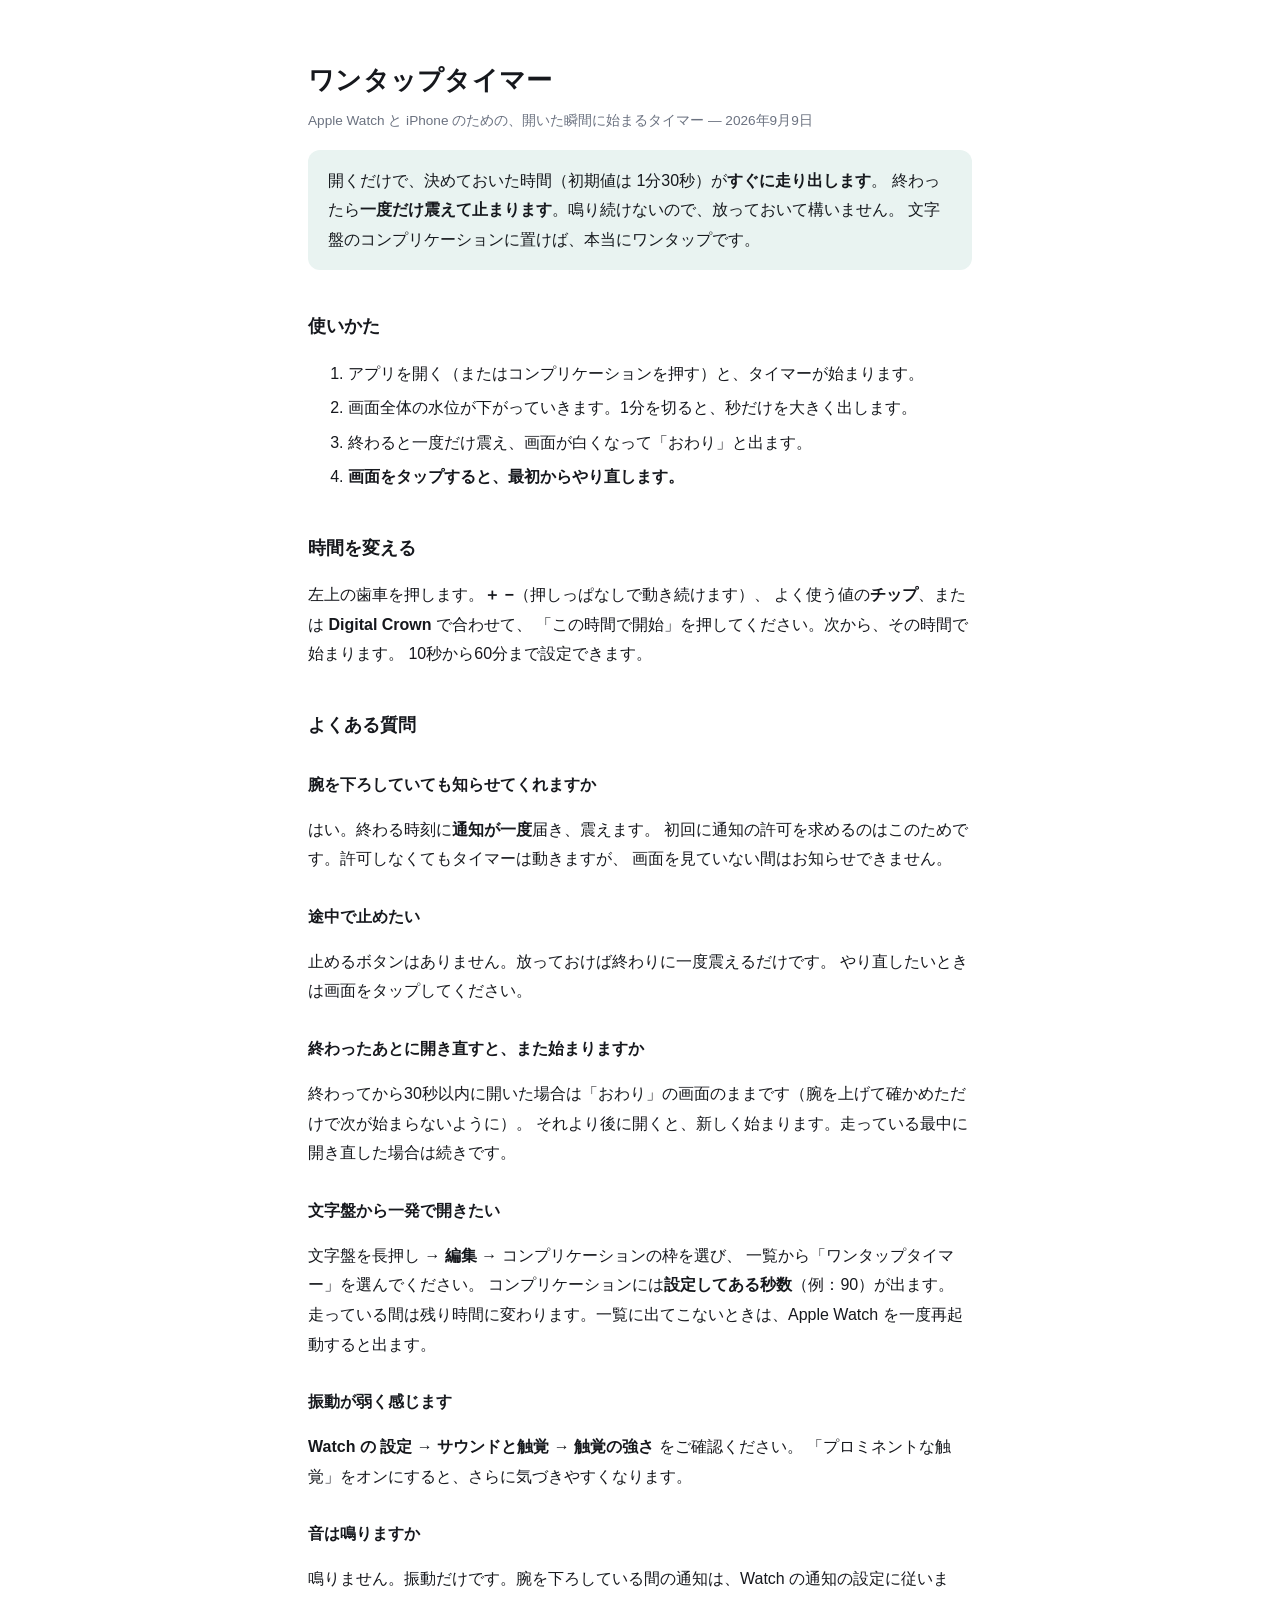
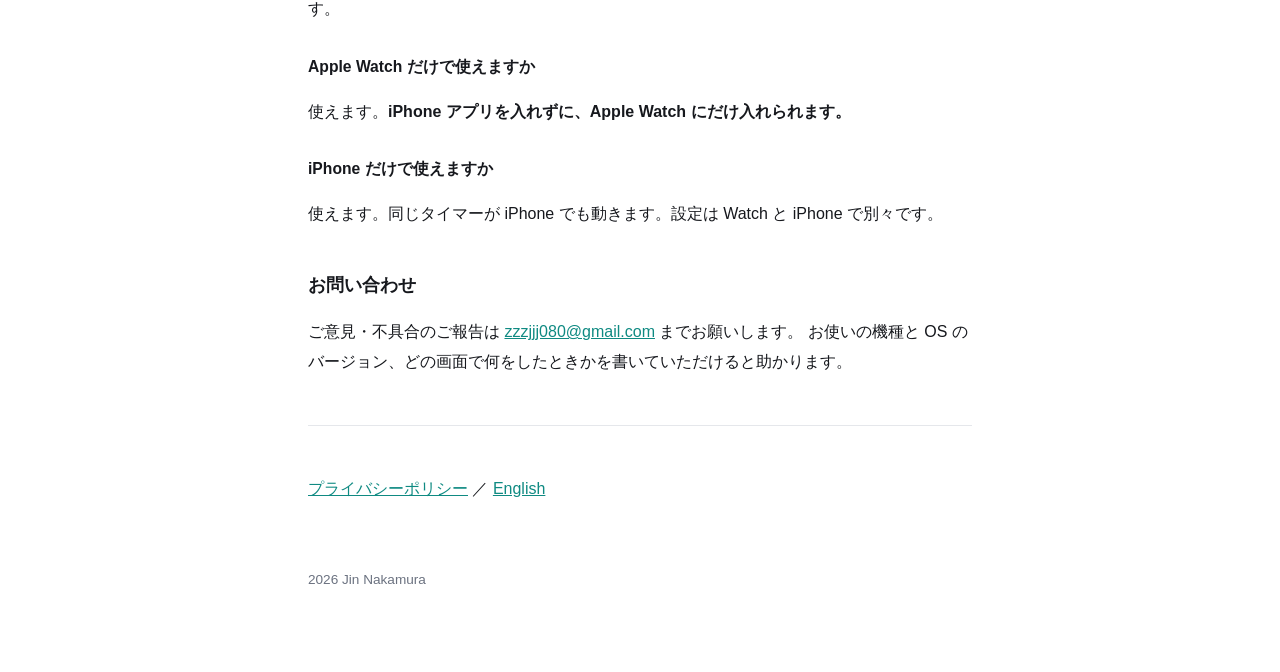
==== docs/index.html @ 61f03f58 "コンプリケーションに設定秒数（走行中は残り）を出す。App Group で共有。サポートページと掲載情報の案 Co-Authored-By: Claude Fable 5.1 <noreply@ant" ====
<!doctype html>
<html lang="ja">
<head>
<meta charset="utf-8">
<meta name="viewport" content="width=device-width,initial-scale=1">
<title>ワンタップタイマー — サポート</title>
<link rel="stylesheet" href="style.css">
</head>
<body>

<h1>ワンタップタイマー</h1>
<p class="updated">Apple Watch と iPhone のための、開いた瞬間に始まるタイマー — 2026年9月9日</p>

<p class="lead">
  開くだけで、決めておいた時間（初期値は 1分30秒）が<strong>すぐに走り出します</strong>。
  終わったら<strong>一度だけ震えて止まります</strong>。鳴り続けないので、放っておいて構いません。
  文字盤のコンプリケーションに置けば、本当にワンタップです。
</p>

<h2>使いかた</h2>
<ol>
  <li>アプリを開く（またはコンプリケーションを押す）と、タイマーが始まります。</li>
  <li>画面全体の水位が下がっていきます。1分を切ると、秒だけを大きく出します。</li>
  <li>終わると一度だけ震え、画面が白くなって「おわり」と出ます。</li>
  <li><strong>画面をタップすると、最初からやり直します。</strong></li>
</ol>

<h2>時間を変える</h2>
<p>
  左上の歯車を押します。<strong>＋ −</strong>（押しっぱなしで動き続けます）、
  よく使う値の<strong>チップ</strong>、または <strong>Digital Crown</strong> で合わせて、
  「この時間で開始」を押してください。次から、その時間で始まります。
  10秒から60分まで設定できます。
</p>

<h2>よくある質問</h2>

<h3>腕を下ろしていても知らせてくれますか</h3>
<p>
  はい。終わる時刻に<strong>通知が一度</strong>届き、震えます。
  初回に通知の許可を求めるのはこのためです。許可しなくてもタイマーは動きますが、
  画面を見ていない間はお知らせできません。
</p>

<h3>途中で止めたい</h3>
<p>
  止めるボタンはありません。放っておけば終わりに一度震えるだけです。
  やり直したいときは画面をタップしてください。
</p>

<h3>終わったあとに開き直すと、また始まりますか</h3>
<p>
  終わってから30秒以内に開いた場合は「おわり」の画面のままです（腕を上げて確かめただけで次が始まらないように）。
  それより後に開くと、新しく始まります。走っている最中に開き直した場合は続きです。
</p>

<h3>文字盤から一発で開きたい</h3>
<p>
  文字盤を長押し → <strong>編集</strong> → コンプリケーションの枠を選び、
  一覧から「ワンタップタイマー」を選んでください。
  コンプリケーションには<strong>設定してある秒数</strong>（例：90）が出ます。
  走っている間は残り時間に変わります。一覧に出てこないときは、Apple Watch を一度再起動すると出ます。
</p>

<h3>振動が弱く感じます</h3>
<p>
  <strong>Watch の 設定 → サウンドと触覚 → 触覚の強さ</strong> をご確認ください。
  「プロミネントな触覚」をオンにすると、さらに気づきやすくなります。
</p>

<h3>音は鳴りますか</h3>
<p>鳴りません。振動だけです。腕を下ろしている間の通知は、Watch の通知の設定に従います。</p>

<h3>Apple Watch だけで使えますか</h3>
<p>使えます。<strong>iPhone アプリを入れずに、Apple Watch にだけ入れられます。</strong></p>

<h3>iPhone だけで使えますか</h3>
<p>使えます。同じタイマーが iPhone でも動きます。設定は Watch と iPhone で別々です。</p>

<h2>お問い合わせ</h2>
<p>
  ご意見・不具合のご報告は <a href="mailto:zzzjjj080@gmail.com">zzzjjj080@gmail.com</a> までお願いします。
  お使いの機種と OS のバージョン、どの画面で何をしたときかを書いていただけると助かります。
</p>

<hr>
<p><a href="privacy.html">プライバシーポリシー</a> ／ <a href="en/">English</a></p>

<footer>2026 Jin Nakamura</footer>
</body>
</html>
---- docs/style.css ----
:root { color-scheme: light dark; }
* { box-sizing: border-box; }
body {
  margin: 0 auto; padding: 2.5rem 1.25rem 5rem; max-width: 44rem;
  font-family: -apple-system, BlinkMacSystemFont, "Hiragino Sans", "Noto Sans JP", sans-serif;
  line-height: 1.85; color: #16181d; background: #ffffff;
  font-size: 16px;
}
@media (prefers-color-scheme: dark) { body { color: #e6e8ec; background: #101216; } }
h1 { font-size: 1.6rem; margin-bottom: .25rem; letter-spacing: .01em; }
h2 { font-size: 1.1rem; margin-top: 2.5rem; }
h3 { font-size: .98rem; margin-top: 1.75rem; }
.updated { color: #6b7280; font-size: .85rem; margin-top: 0; }
@media (prefers-color-scheme: dark) { .updated { color: #8b94a5; } }
a { color: #0f8a82; }
@media (prefers-color-scheme: dark) { a { color: #2bc2b7; } }
hr { border: none; border-top: 1px solid #e5e7eb; margin: 3rem 0; }
@media (prefers-color-scheme: dark) { hr { border-top-color: #262c36; } }
.lead { background: #e9f3f1; padding: 1rem 1.25rem; border-radius: .75rem; }
@media (prefers-color-scheme: dark) { .lead { background: #0f2a2c; } }
.note { background: #fff7ed; padding: 1rem 1.25rem; border-radius: .75rem; border: 1px solid #fed7aa; }
@media (prefers-color-scheme: dark) { .note { background: #26190f; border-color: #5a3b1c; } }
ul { padding-left: 1.3rem; }
li { margin: .3rem 0; }
code { background: #f1f3f7; padding: .1rem .35rem; border-radius: .3rem; font-size: .9em; }
@media (prefers-color-scheme: dark) { code { background: #1c2028; } }
footer { margin-top: 4rem; font-size: .85rem; color: #6b7280; }
@media (prefers-color-scheme: dark) { footer { color: #8b94a5; } }
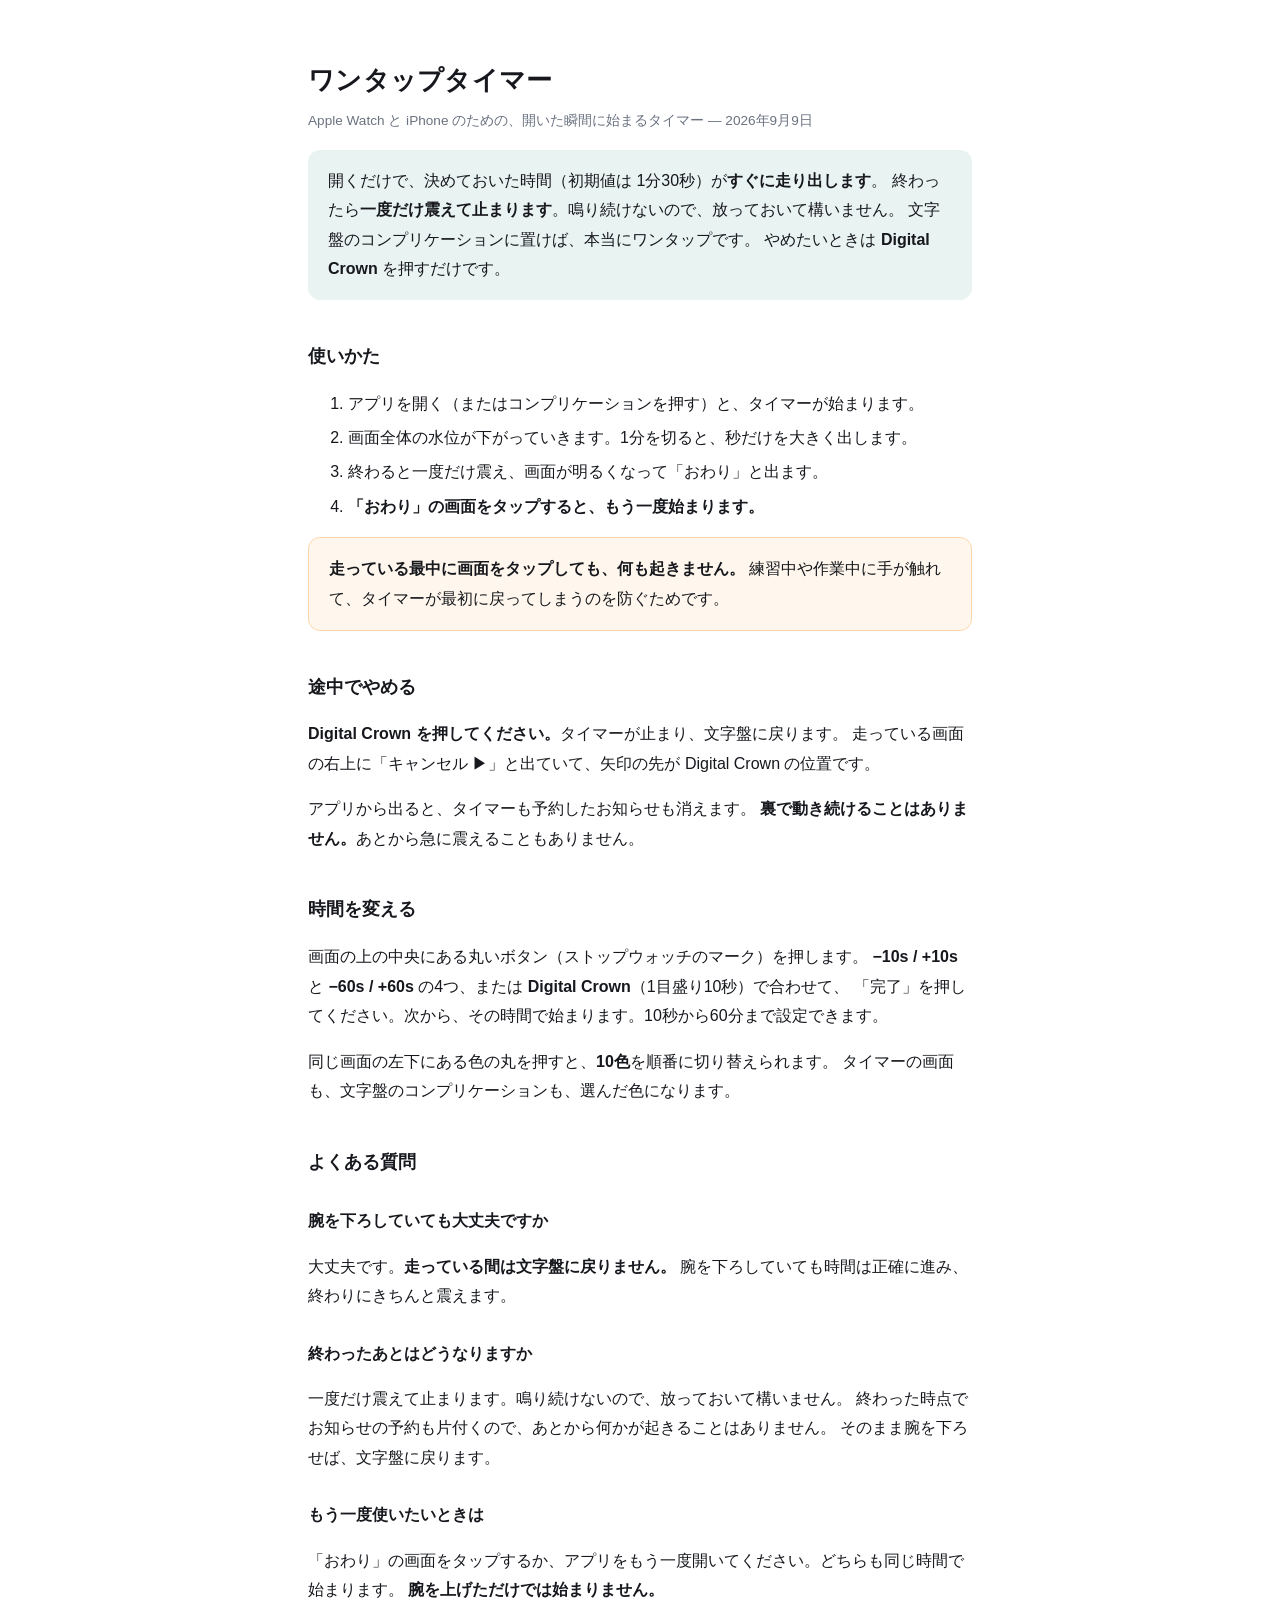
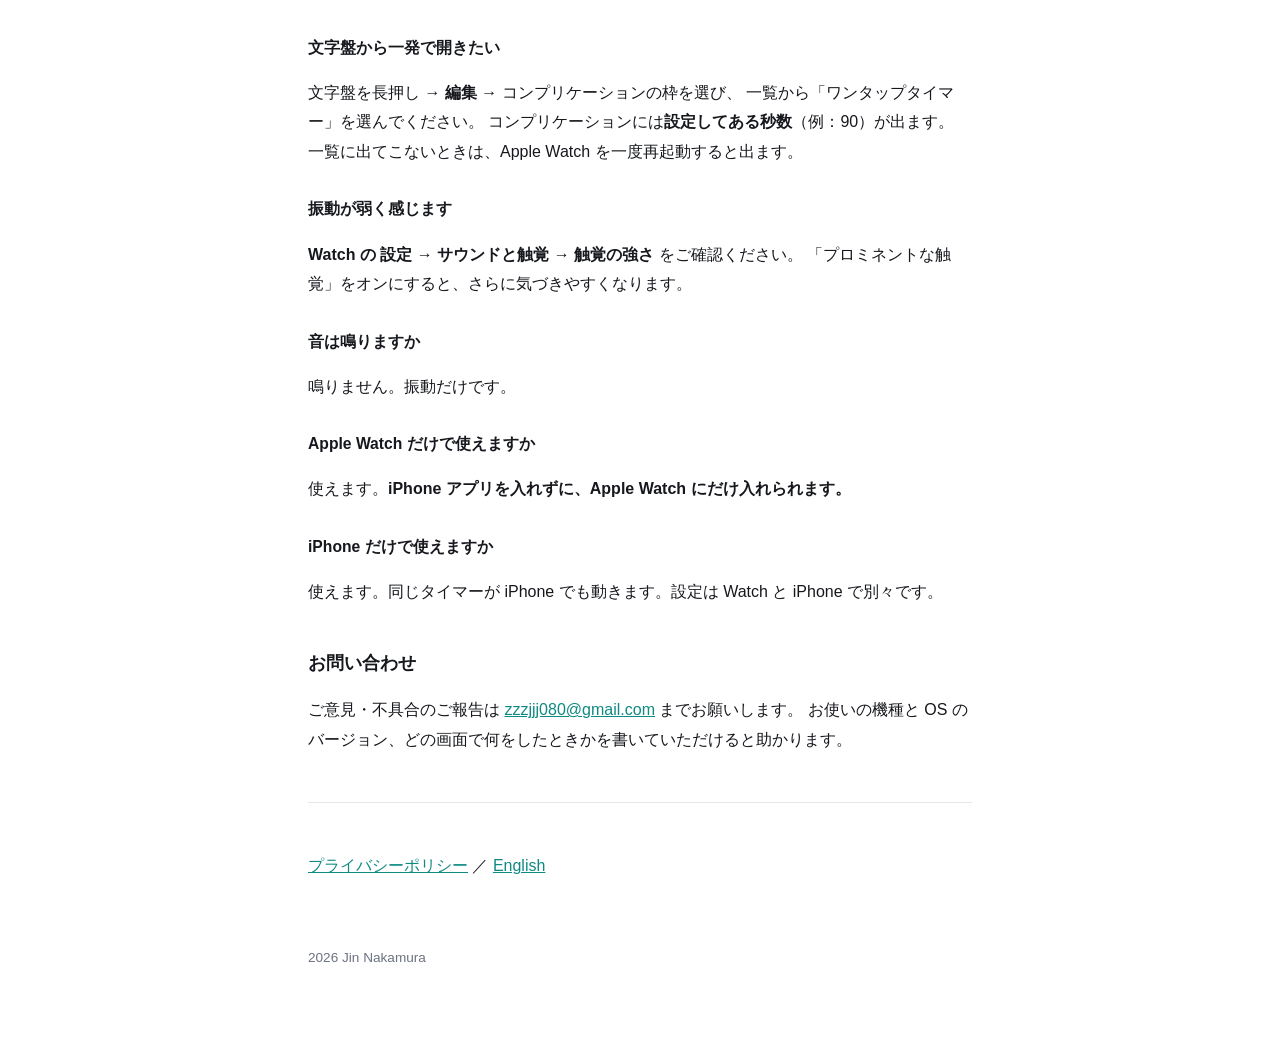
==== commit 5894896c: "サポートページと掲載文をいまの仕様に更新。ストア用スクショを撮り直し。撮影中は通知とセッションに触らない Co-Authored-By: Claude Opus 5 <noreply@anthropi" ====
--- a/docs/index.html
+++ b/docs/index.html
@@ -15,43 +15,61 @@
   開くだけで、決めておいた時間（初期値は 1分30秒）が<strong>すぐに走り出します</strong>。
   終わったら<strong>一度だけ震えて止まります</strong>。鳴り続けないので、放っておいて構いません。
   文字盤のコンプリケーションに置けば、本当にワンタップです。
+  やめたいときは <strong>Digital Crown</strong> を押すだけです。
 </p>
 
 <h2>使いかた</h2>
 <ol>
   <li>アプリを開く（またはコンプリケーションを押す）と、タイマーが始まります。</li>
   <li>画面全体の水位が下がっていきます。1分を切ると、秒だけを大きく出します。</li>
-  <li>終わると一度だけ震え、画面が白くなって「おわり」と出ます。</li>
-  <li><strong>画面をタップすると、最初からやり直します。</strong></li>
+  <li>終わると一度だけ震え、画面が明るくなって「おわり」と出ます。</li>
+  <li><strong>「おわり」の画面をタップすると、もう一度始まります。</strong></li>
 </ol>
+<p class="note">
+  <strong>走っている最中に画面をタップしても、何も起きません。</strong>
+  練習中や作業中に手が触れて、タイマーが最初に戻ってしまうのを防ぐためです。
+</p>
+
+<h2>途中でやめる</h2>
+<p>
+  <strong>Digital Crown を押してください。</strong>タイマーが止まり、文字盤に戻ります。
+  走っている画面の右上に「キャンセル ▶」と出ていて、矢印の先が Digital Crown の位置です。
+</p>
+<p>
+  アプリから出ると、タイマーも予約したお知らせも消えます。
+  <strong>裏で動き続けることはありません。</strong>あとから急に震えることもありません。
+</p>
 
 <h2>時間を変える</h2>
 <p>
-  左上の歯車を押します。<strong>＋ −</strong>（押しっぱなしで動き続けます）、
-  よく使う値の<strong>チップ</strong>、または <strong>Digital Crown</strong> で合わせて、
-  「この時間で開始」を押してください。次から、その時間で始まります。
-  10秒から60分まで設定できます。
+  画面の上の中央にある丸いボタン（ストップウォッチのマーク）を押します。
+  <strong>−10s / +10s</strong> と <strong>−60s / +60s</strong> の4つ、または <strong>Digital Crown</strong>（1目盛り10秒）で合わせて、
+  「完了」を押してください。次から、その時間で始まります。10秒から60分まで設定できます。
+</p>
+<p>
+  同じ画面の左下にある色の丸を押すと、<strong>10色</strong>を順番に切り替えられます。
+  タイマーの画面も、文字盤のコンプリケーションも、選んだ色になります。
 </p>
 
 <h2>よくある質問</h2>
 
-<h3>腕を下ろしていても知らせてくれますか</h3>
+<h3>腕を下ろしていても大丈夫ですか</h3>
 <p>
-  はい。終わる時刻に<strong>通知が一度</strong>届き、震えます。
-  初回に通知の許可を求めるのはこのためです。許可しなくてもタイマーは動きますが、
-  画面を見ていない間はお知らせできません。
+  大丈夫です。<strong>走っている間は文字盤に戻りません。</strong>
+  腕を下ろしていても時間は正確に進み、終わりにきちんと震えます。
 </p>
 
-<h3>途中で止めたい</h3>
+<h3>終わったあとはどうなりますか</h3>
 <p>
-  止めるボタンはありません。放っておけば終わりに一度震えるだけです。
-  やり直したいときは画面をタップしてください。
+  一度だけ震えて止まります。鳴り続けないので、放っておいて構いません。
+  終わった時点でお知らせの予約も片付くので、あとから何かが起きることはありません。
+  そのまま腕を下ろせば、文字盤に戻ります。
 </p>
 
-<h3>終わったあとに開き直すと、また始まりますか</h3>
+<h3>もう一度使いたいときは</h3>
 <p>
-  終わってから30秒以内に開いた場合は「おわり」の画面のままです（腕を上げて確かめただけで次が始まらないように）。
-  それより後に開くと、新しく始まります。走っている最中に開き直した場合は続きです。
+  「おわり」の画面をタップするか、アプリをもう一度開いてください。どちらも同じ時間で始まります。
+  <strong>腕を上げただけでは始まりません。</strong>
 </p>
 
 <h3>文字盤から一発で開きたい</h3>
@@ -59,7 +77,7 @@
   文字盤を長押し → <strong>編集</strong> → コンプリケーションの枠を選び、
   一覧から「ワンタップタイマー」を選んでください。
   コンプリケーションには<strong>設定してある秒数</strong>（例：90）が出ます。
-  走っている間は残り時間に変わります。一覧に出てこないときは、Apple Watch を一度再起動すると出ます。
+  一覧に出てこないときは、Apple Watch を一度再起動すると出ます。
 </p>
 
 <h3>振動が弱く感じます</h3>
@@ -69,7 +87,7 @@
 </p>
 
 <h3>音は鳴りますか</h3>
-<p>鳴りません。振動だけです。腕を下ろしている間の通知は、Watch の通知の設定に従います。</p>
+<p>鳴りません。振動だけです。</p>
 
 <h3>Apple Watch だけで使えますか</h3>
 <p>使えます。<strong>iPhone アプリを入れずに、Apple Watch にだけ入れられます。</strong></p>
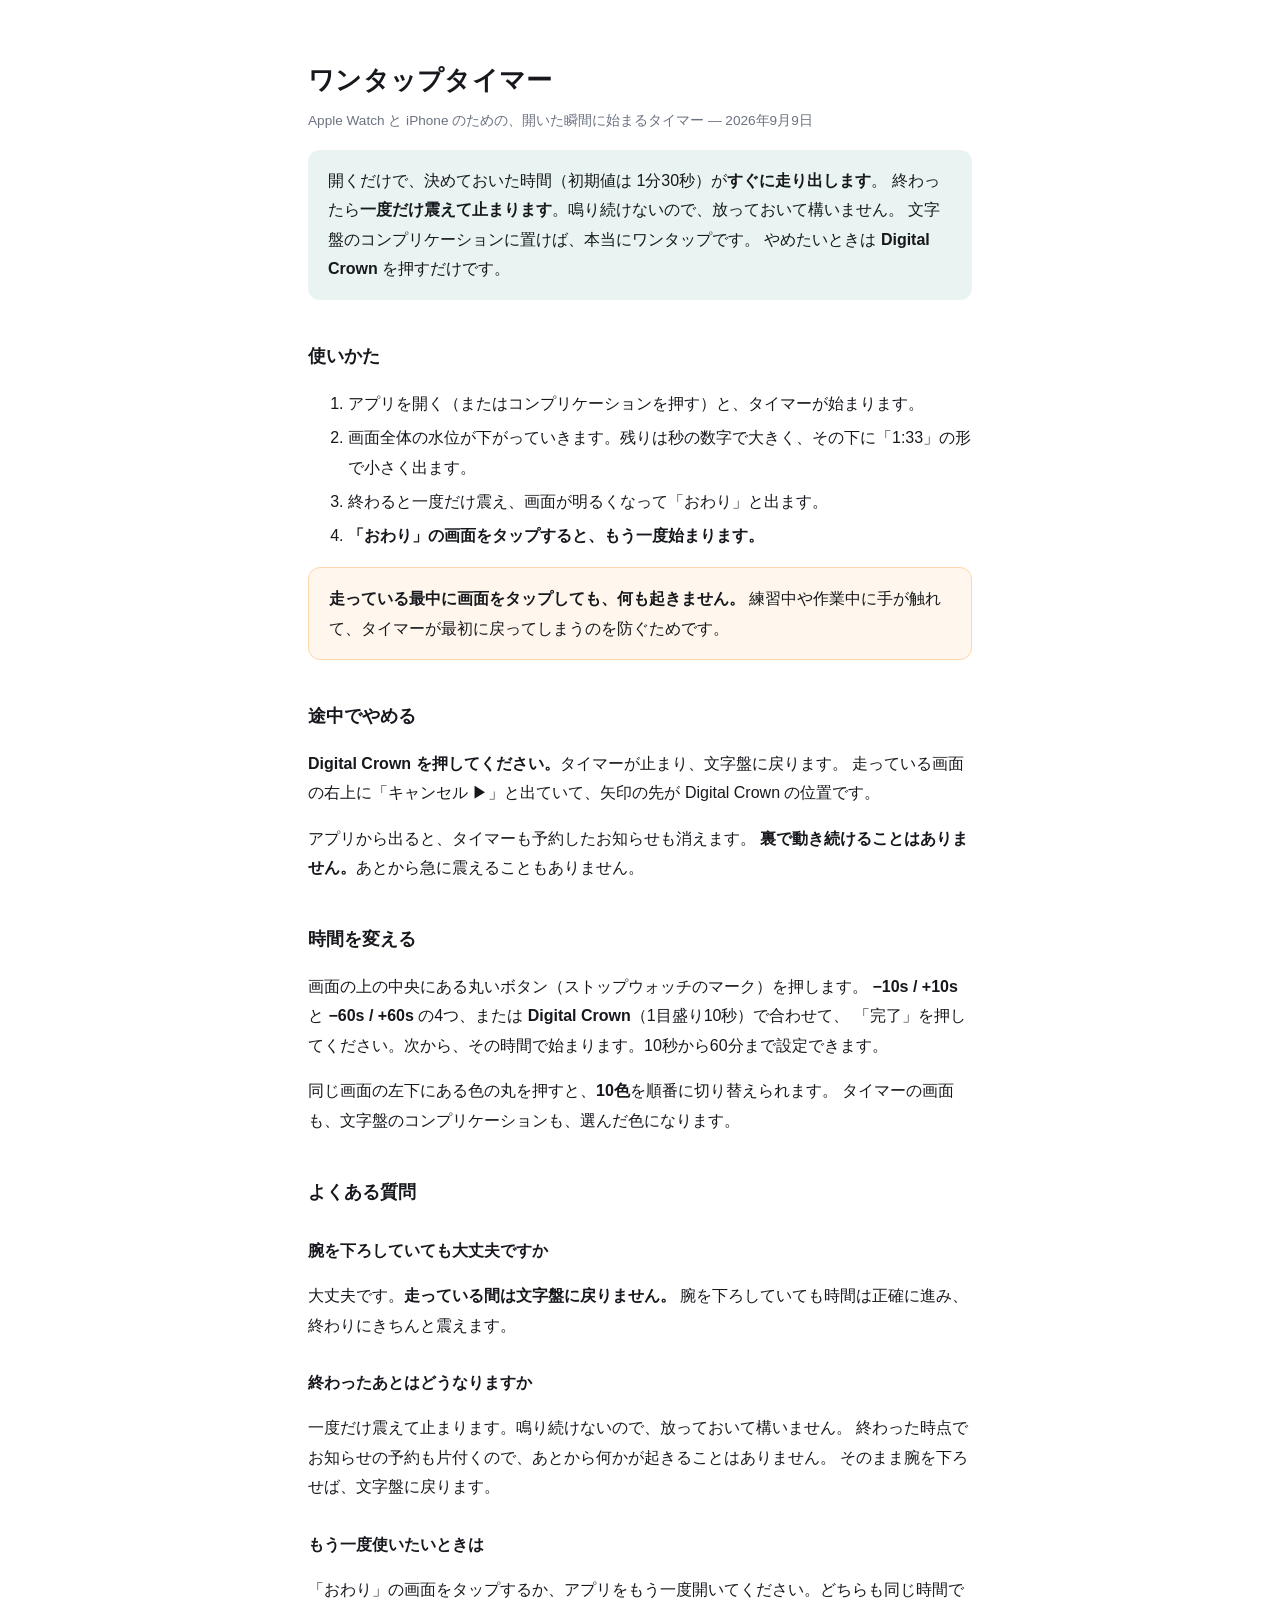
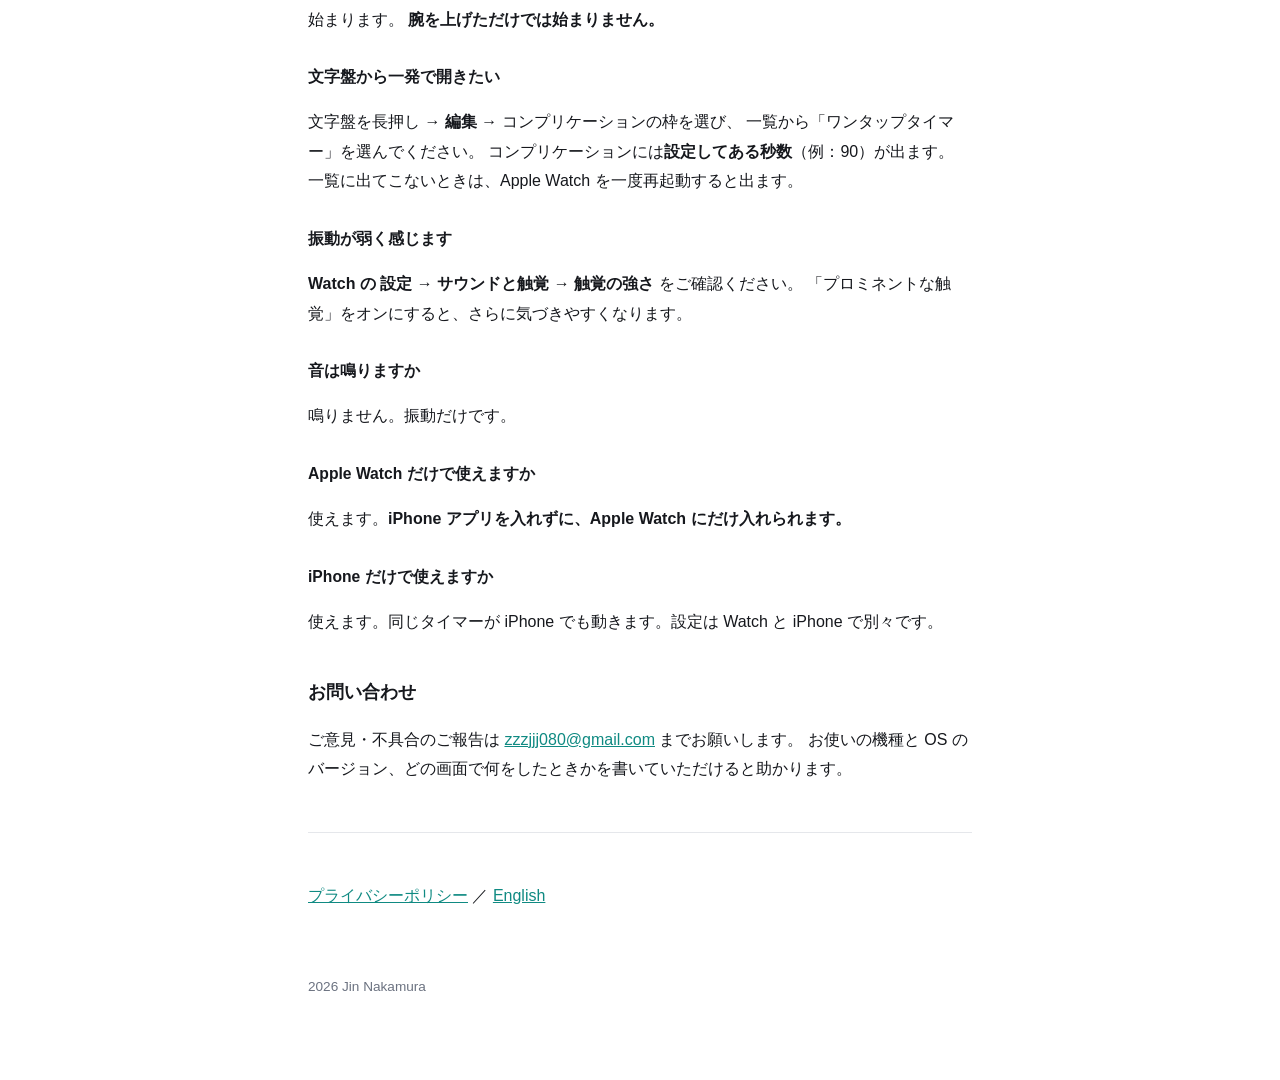
==== commit 44501216: "大きい数字を秒だけにし、下に小さく m:ss を添える。設定も同じ並び 再開した瞬間に「0:10」のような半端な表示が出るのは、前の回の数字から桁が回っていたため。 回ごとに別の数字として扱うようにし" ====
--- a/docs/index.html
+++ b/docs/index.html
@@ -21,7 +21,7 @@
 <h2>使いかた</h2>
 <ol>
   <li>アプリを開く（またはコンプリケーションを押す）と、タイマーが始まります。</li>
-  <li>画面全体の水位が下がっていきます。1分を切ると、秒だけを大きく出します。</li>
+  <li>画面全体の水位が下がっていきます。残りは秒の数字で大きく、その下に「1:33」の形で小さく出ます。</li>
   <li>終わると一度だけ震え、画面が明るくなって「おわり」と出ます。</li>
   <li><strong>「おわり」の画面をタップすると、もう一度始まります。</strong></li>
 </ol>
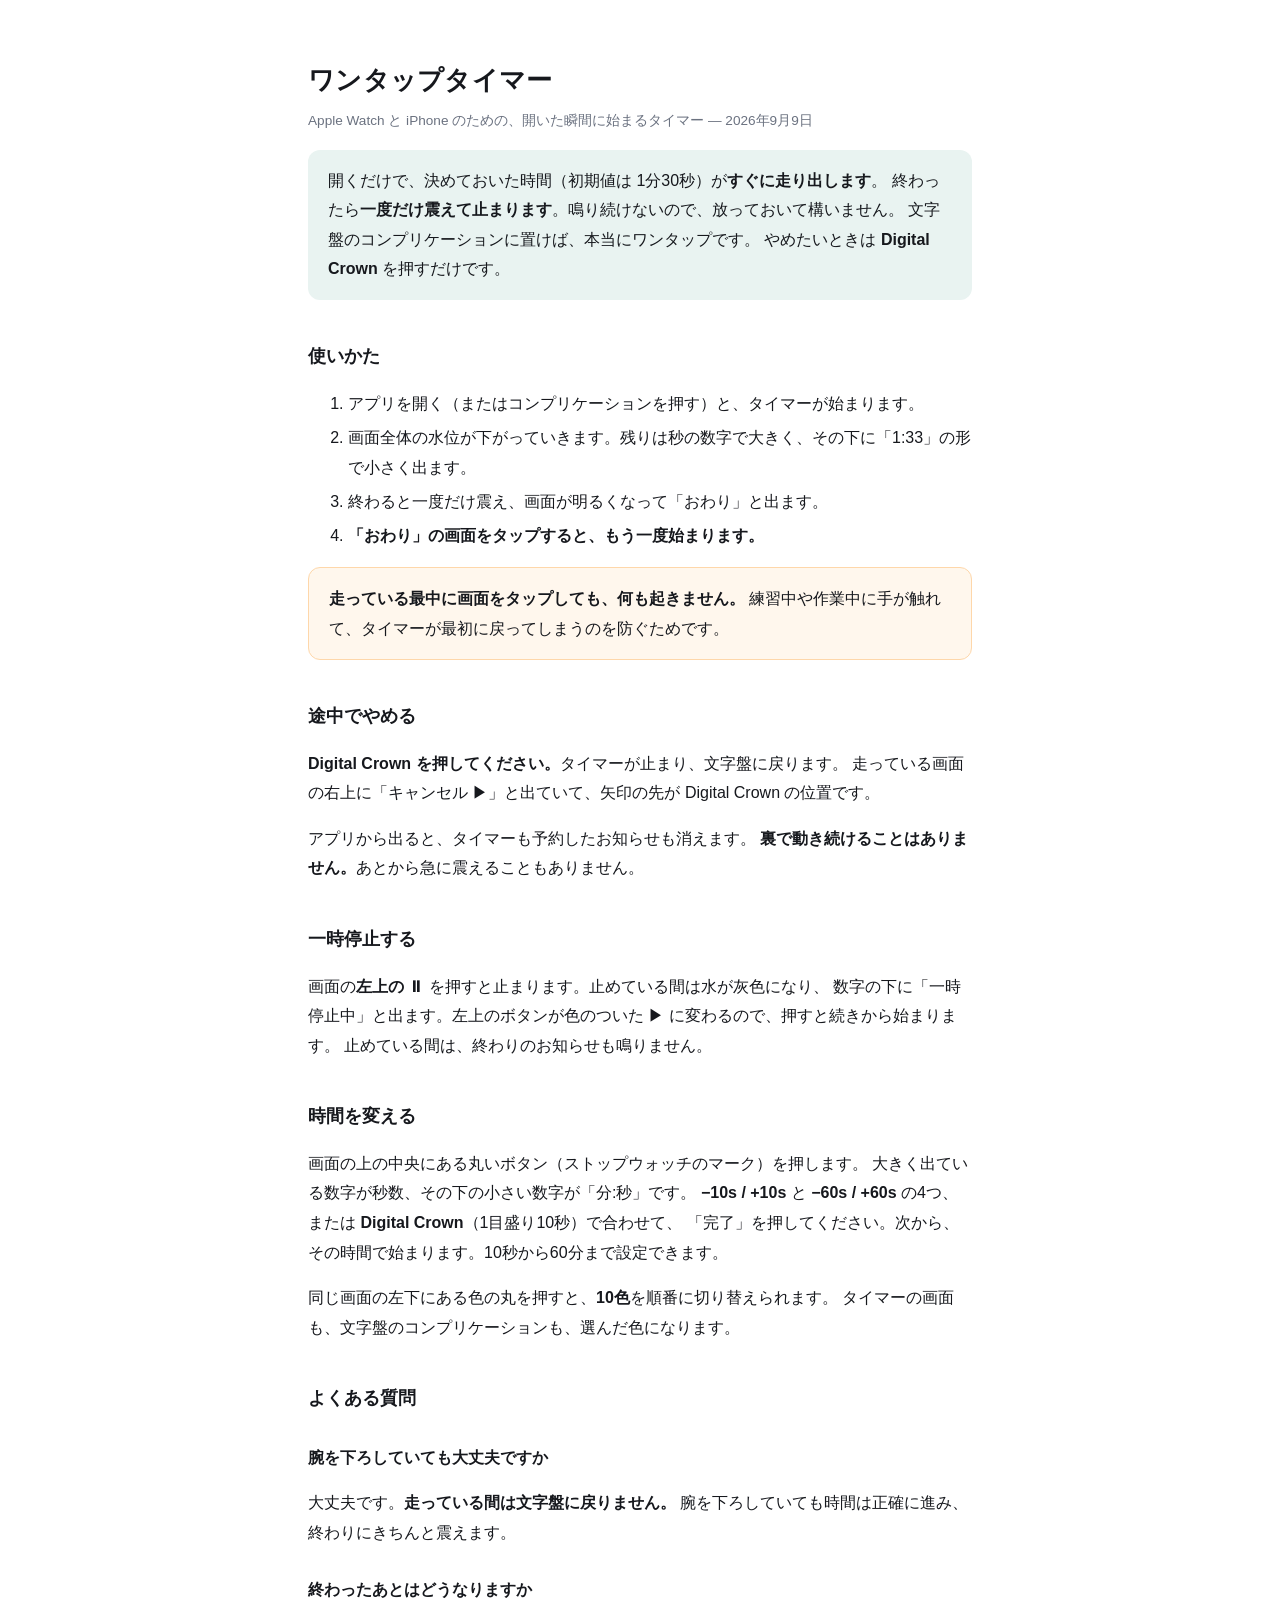
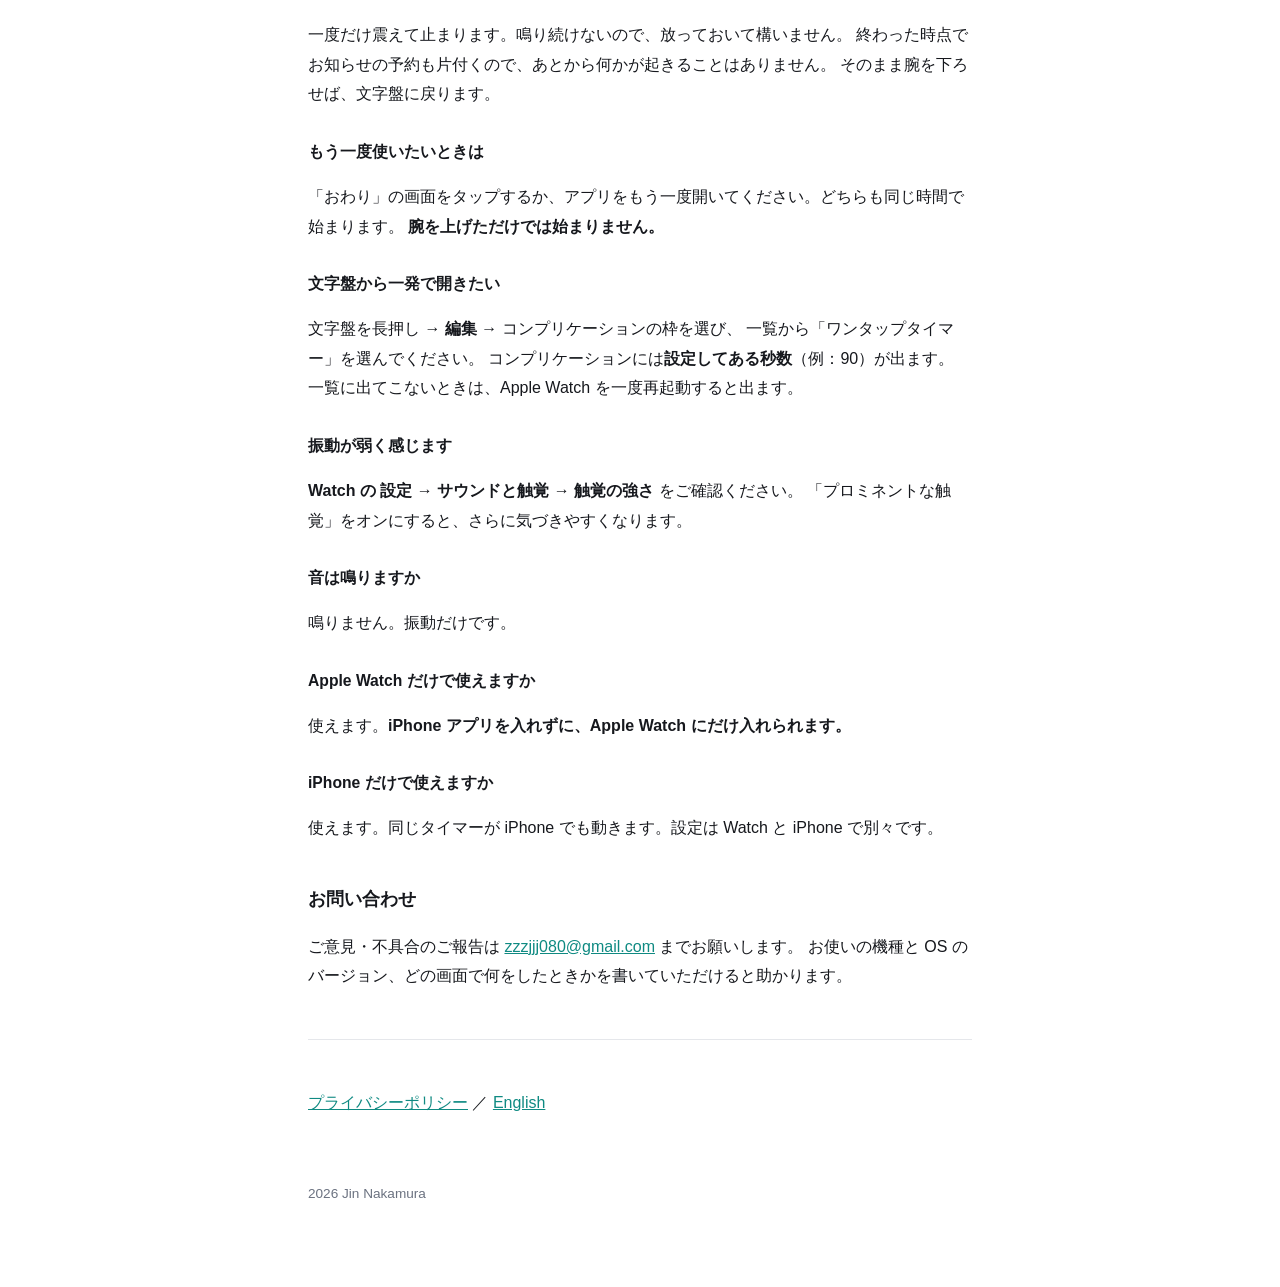
==== commit 035f78a1: "一時停止を足す（左上の小さなボタン。止めている間は水が灰色、「一時停止中」、ボタンが色つきの ▶）。設定の値を大きく、ボタンに色 - 止めている間は終わりの通知を消し、続けるときに新しい終わる時刻で付" ====
--- a/docs/index.html
+++ b/docs/index.html
@@ -40,9 +40,17 @@
   <strong>裏で動き続けることはありません。</strong>あとから急に震えることもありません。
 </p>
 
+<h2>一時停止する</h2>
+<p>
+  画面の<strong>左上の ⏸</strong> を押すと止まります。止めている間は水が灰色になり、
+  数字の下に「一時停止中」と出ます。左上のボタンが色のついた ▶ に変わるので、押すと続きから始まります。
+  止めている間は、終わりのお知らせも鳴りません。
+</p>
+
 <h2>時間を変える</h2>
 <p>
   画面の上の中央にある丸いボタン（ストップウォッチのマーク）を押します。
+  大きく出ている数字が秒数、その下の小さい数字が「分:秒」です。
   <strong>−10s / +10s</strong> と <strong>−60s / +60s</strong> の4つ、または <strong>Digital Crown</strong>（1目盛り10秒）で合わせて、
   「完了」を押してください。次から、その時間で始まります。10秒から60分まで設定できます。
 </p>
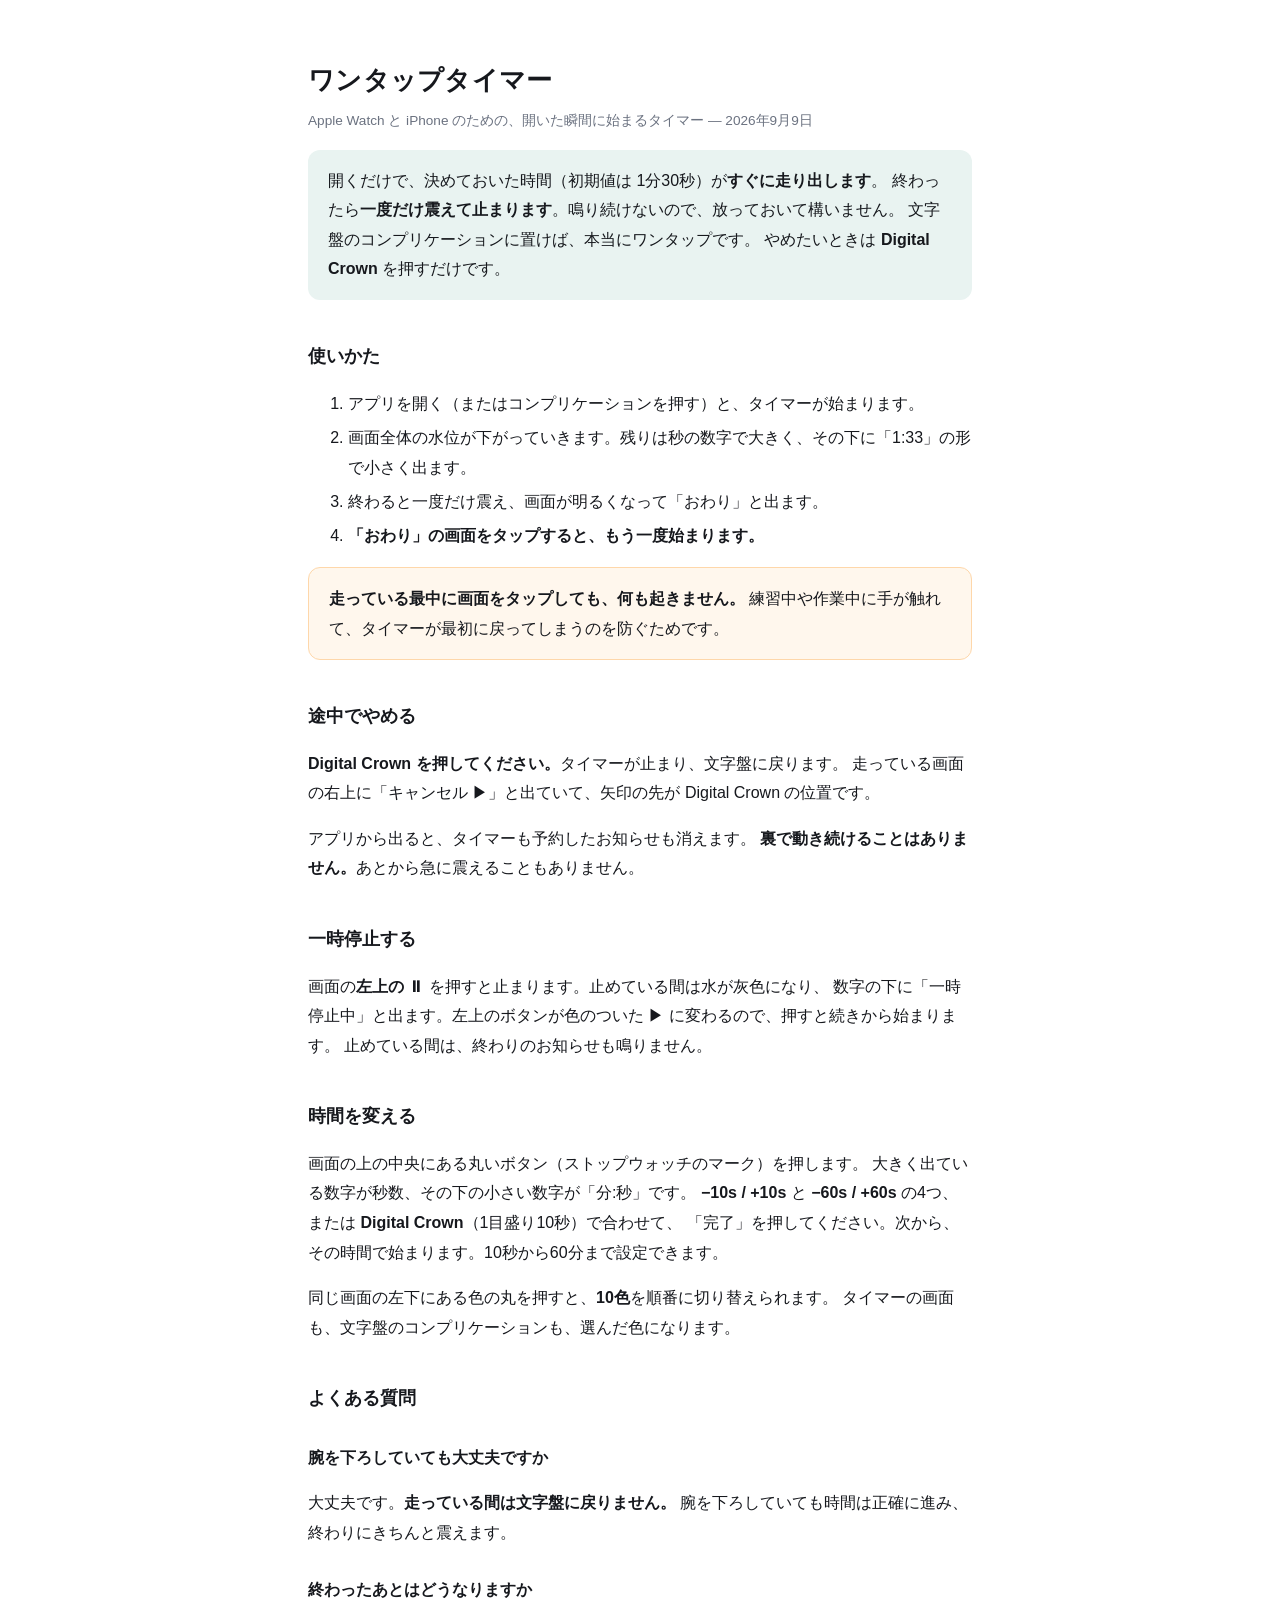
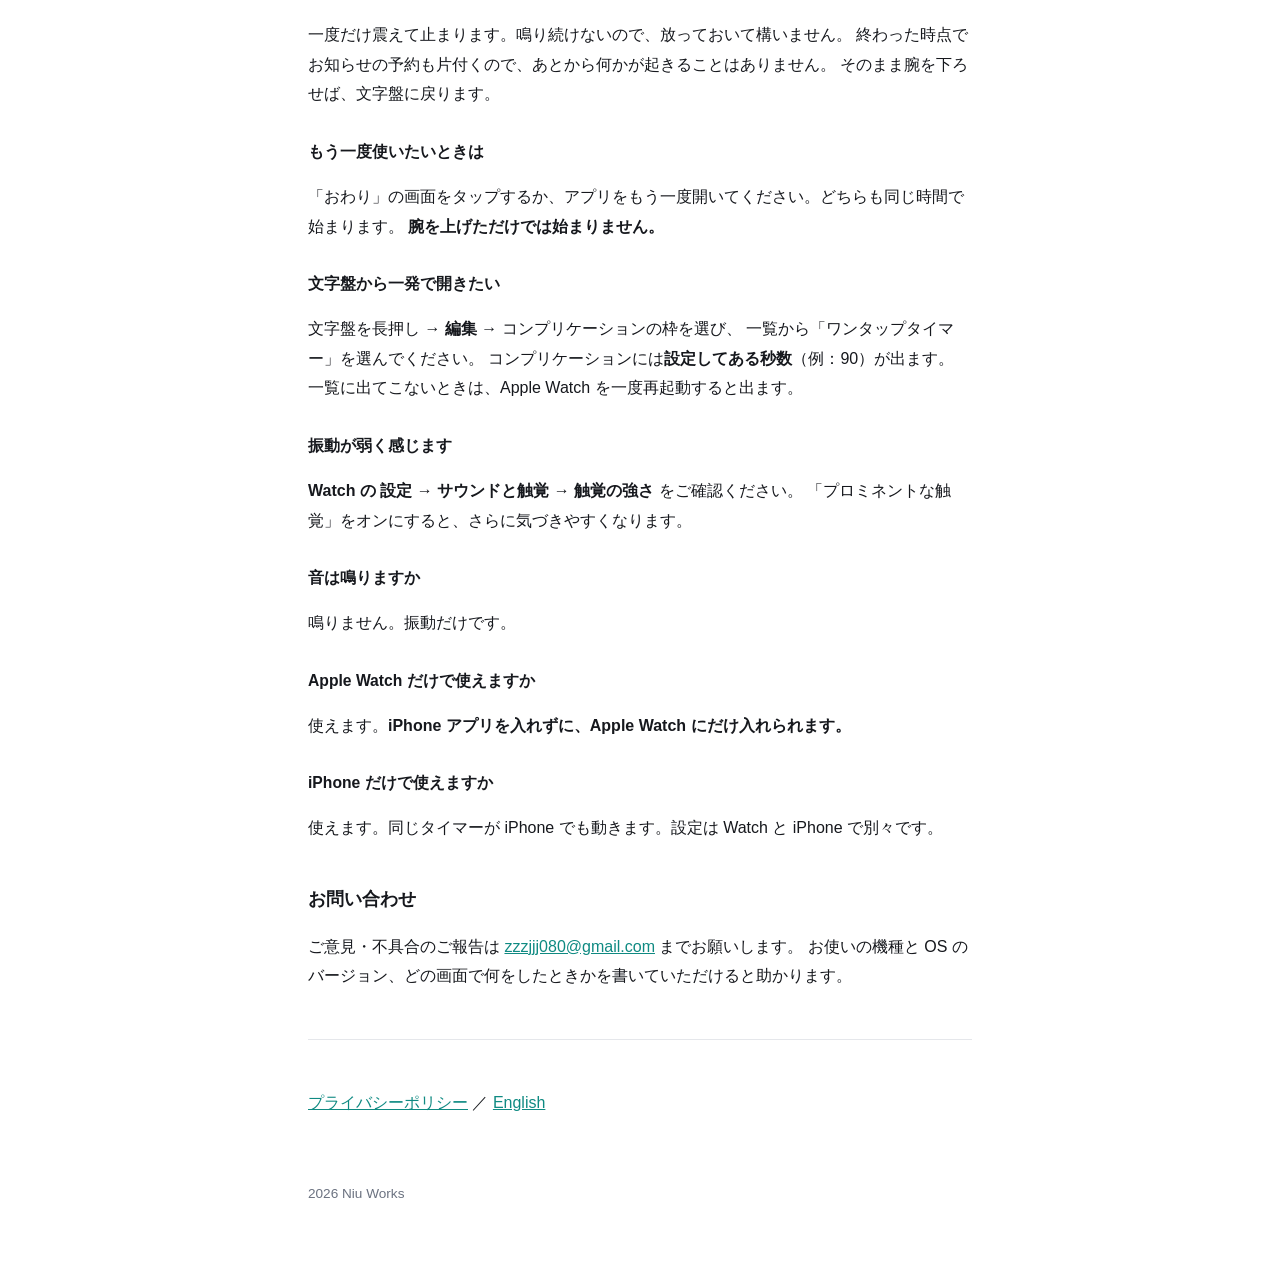
==== commit 2a937ed2: "chore: 著作権表記・サイトフッターの作者名を Niu Works に変更 App Store の著作権欄・GitHub Pages のフッター・リリース手順書に 書かれていた個人名を、名義 "N" ====
--- a/docs/index.html
+++ b/docs/index.html
@@ -112,6 +112,6 @@
 <hr>
 <p><a href="privacy.html">プライバシーポリシー</a> ／ <a href="en/">English</a></p>
 
-<footer>2026 Jin Nakamura</footer>
+<footer>2026 Niu Works</footer>
 </body>
 </html>
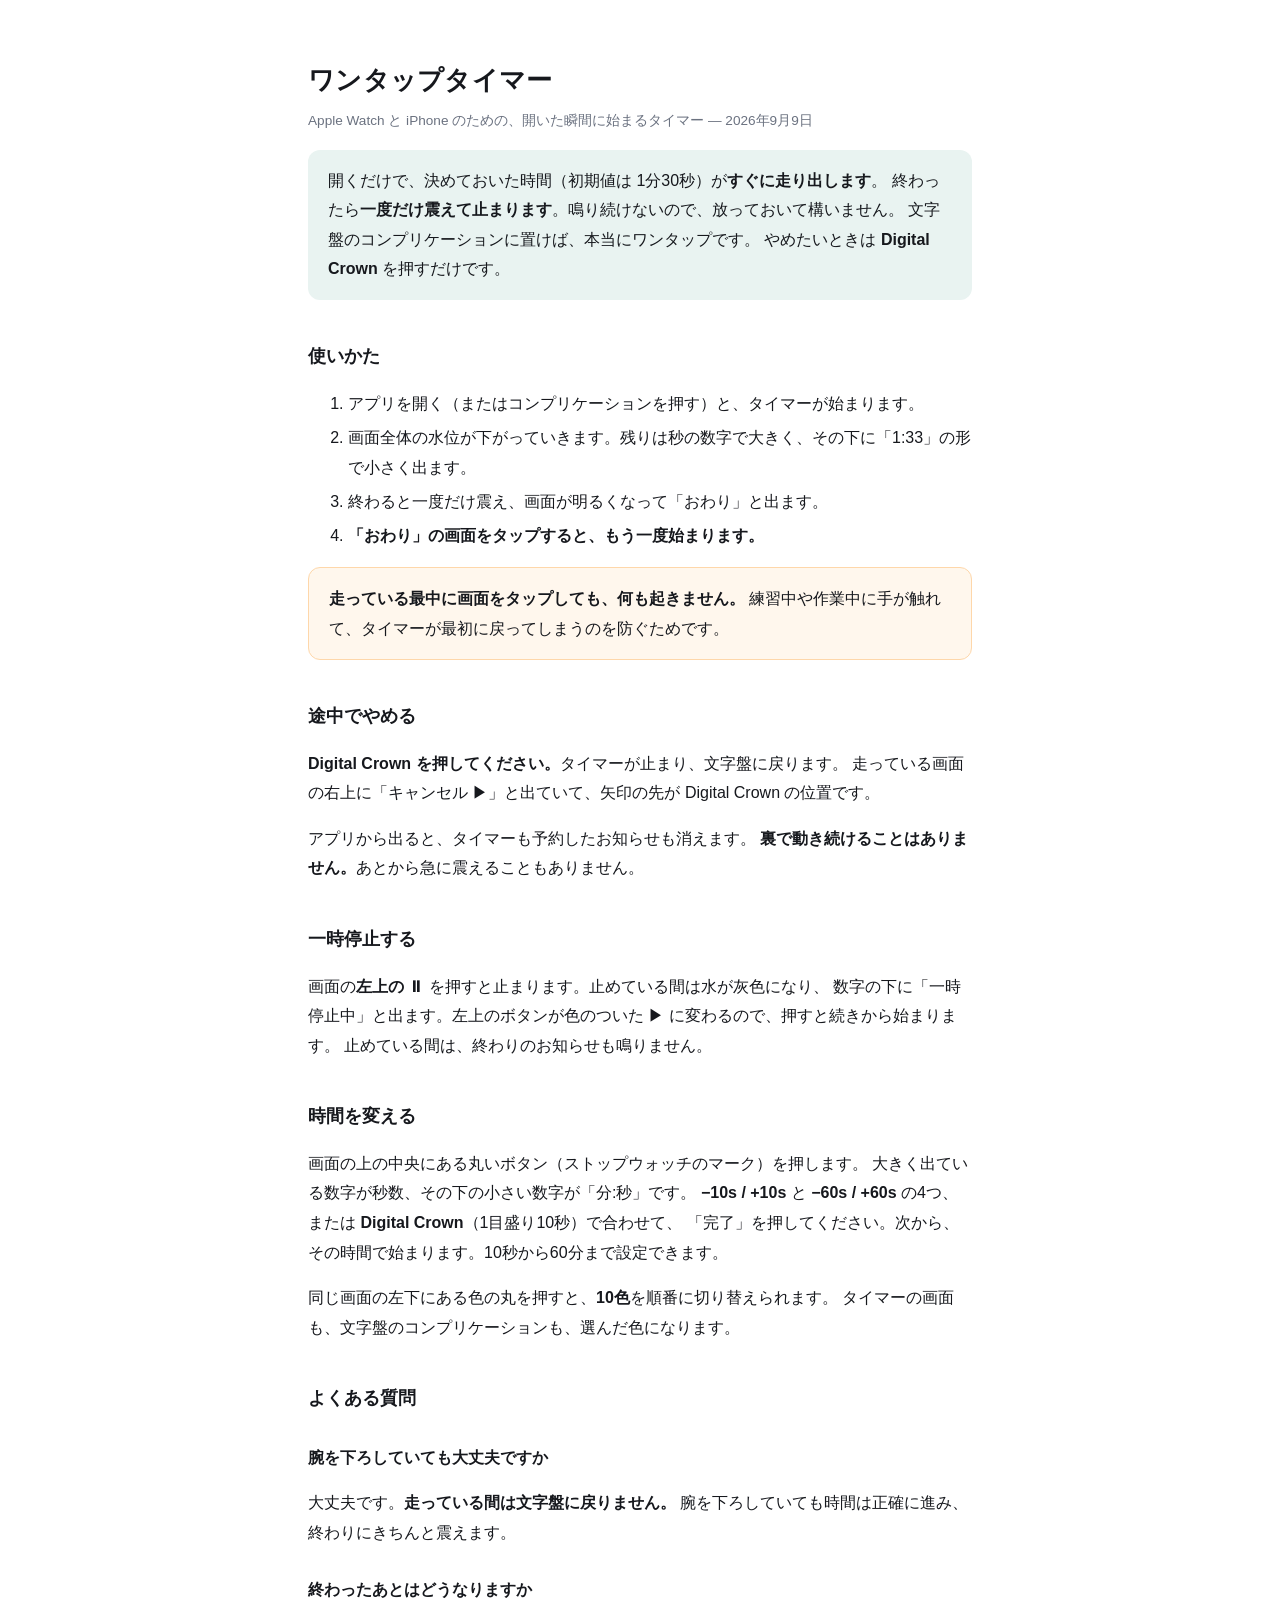
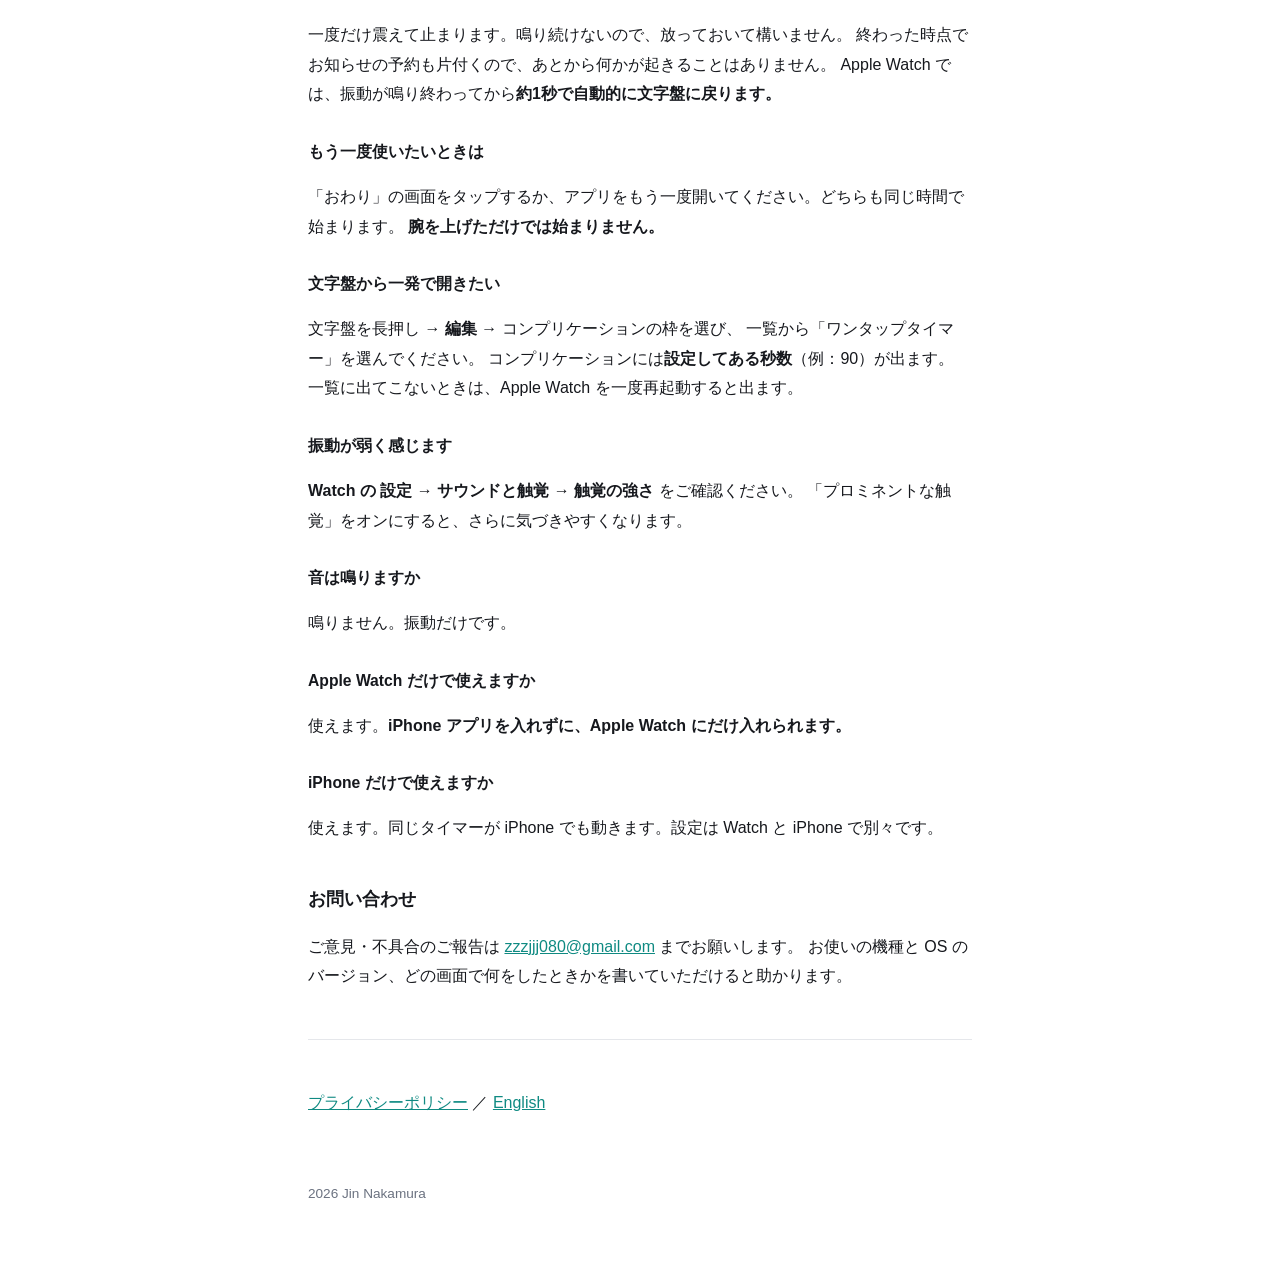
==== commit 19d56944: "Watch は終わりの振動が鳴り終わって約1秒でアプリを閉じ、文字盤に戻る watchOS に文字盤へ戻す呼び出しは無いので、プロセスを終える（exit(0)）。 閉じるまで前面の留めを外さない。1秒" ====
--- a/docs/index.html
+++ b/docs/index.html
@@ -71,7 +71,7 @@
 <p>
   一度だけ震えて止まります。鳴り続けないので、放っておいて構いません。
   終わった時点でお知らせの予約も片付くので、あとから何かが起きることはありません。
-  そのまま腕を下ろせば、文字盤に戻ります。
+  Apple Watch では、振動が鳴り終わってから<strong>約1秒で自動的に文字盤に戻ります。</strong>
 </p>
 
 <h3>もう一度使いたいときは</h3>
@@ -112,6 +112,6 @@
 <hr>
 <p><a href="privacy.html">プライバシーポリシー</a> ／ <a href="en/">English</a></p>
 
-<footer>2026 Niu Works</footer>
+<footer>2026 Jin Nakamura</footer>
 </body>
 </html>
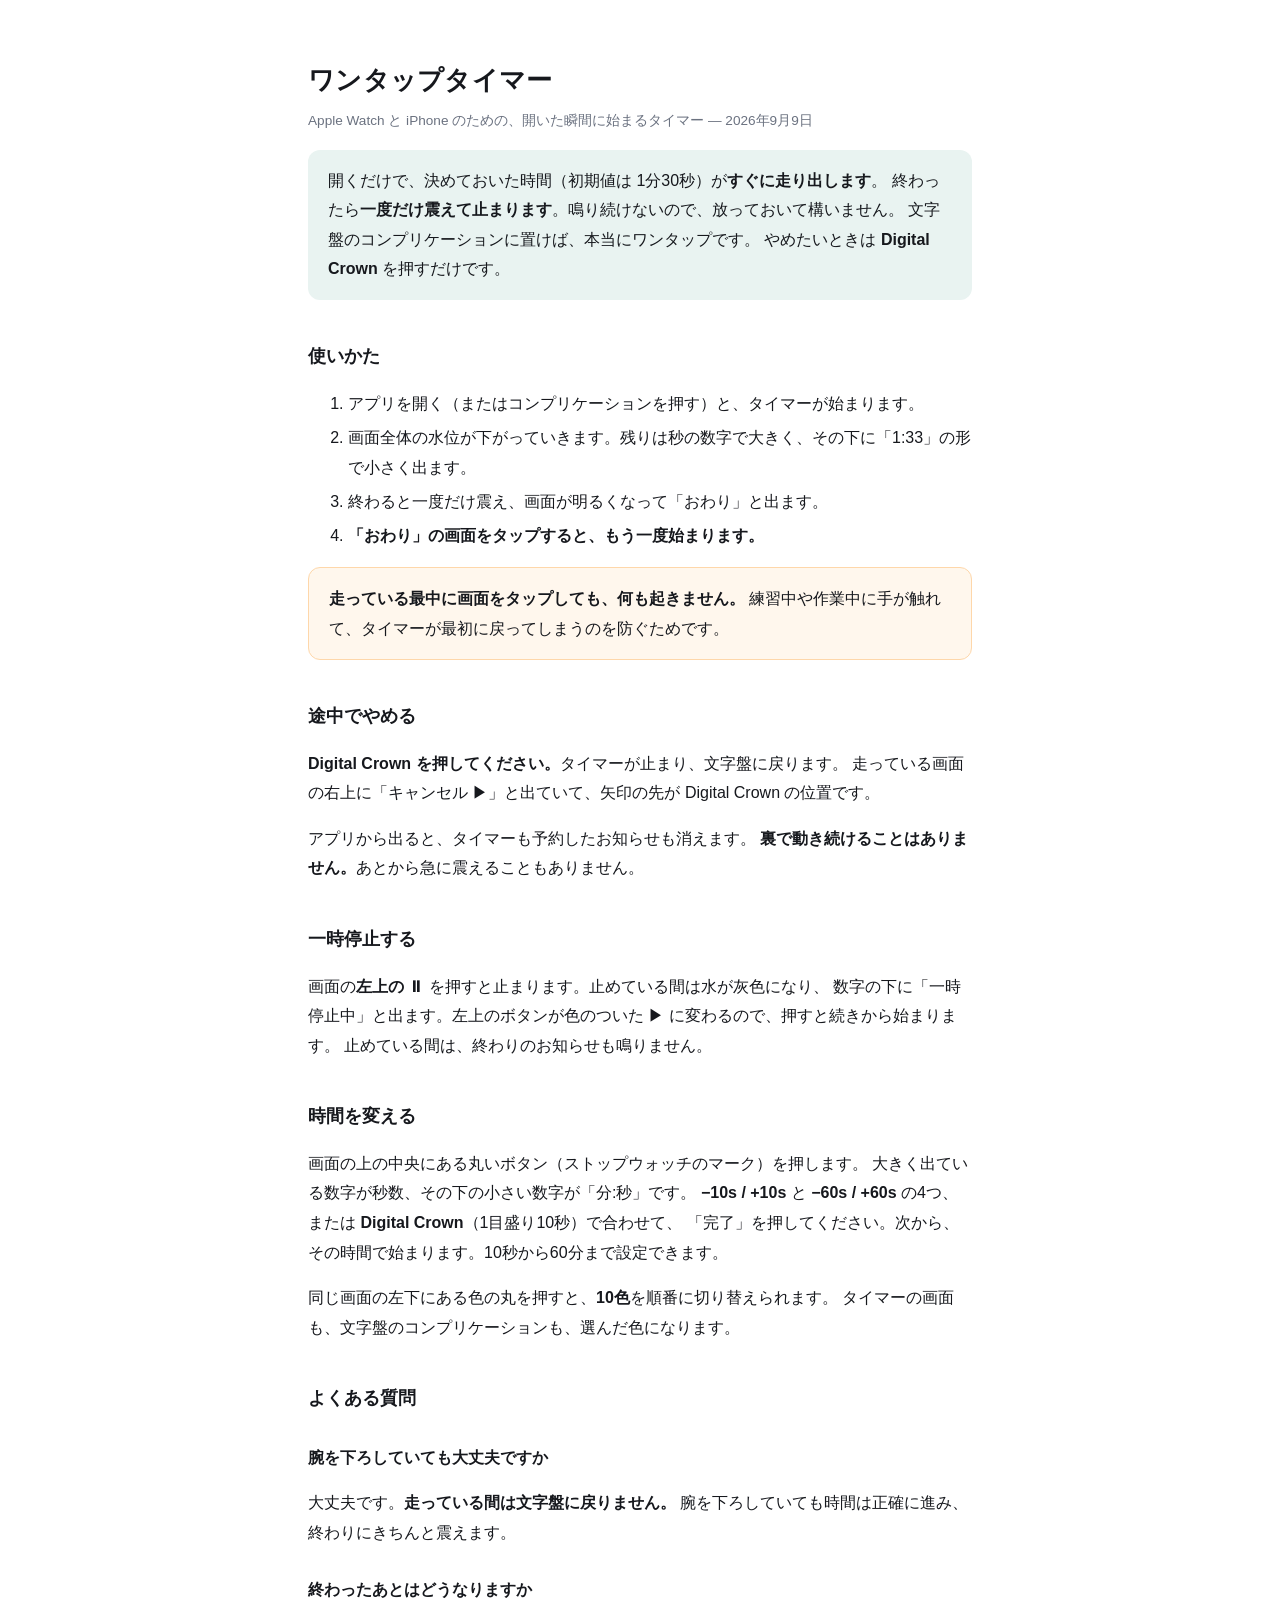
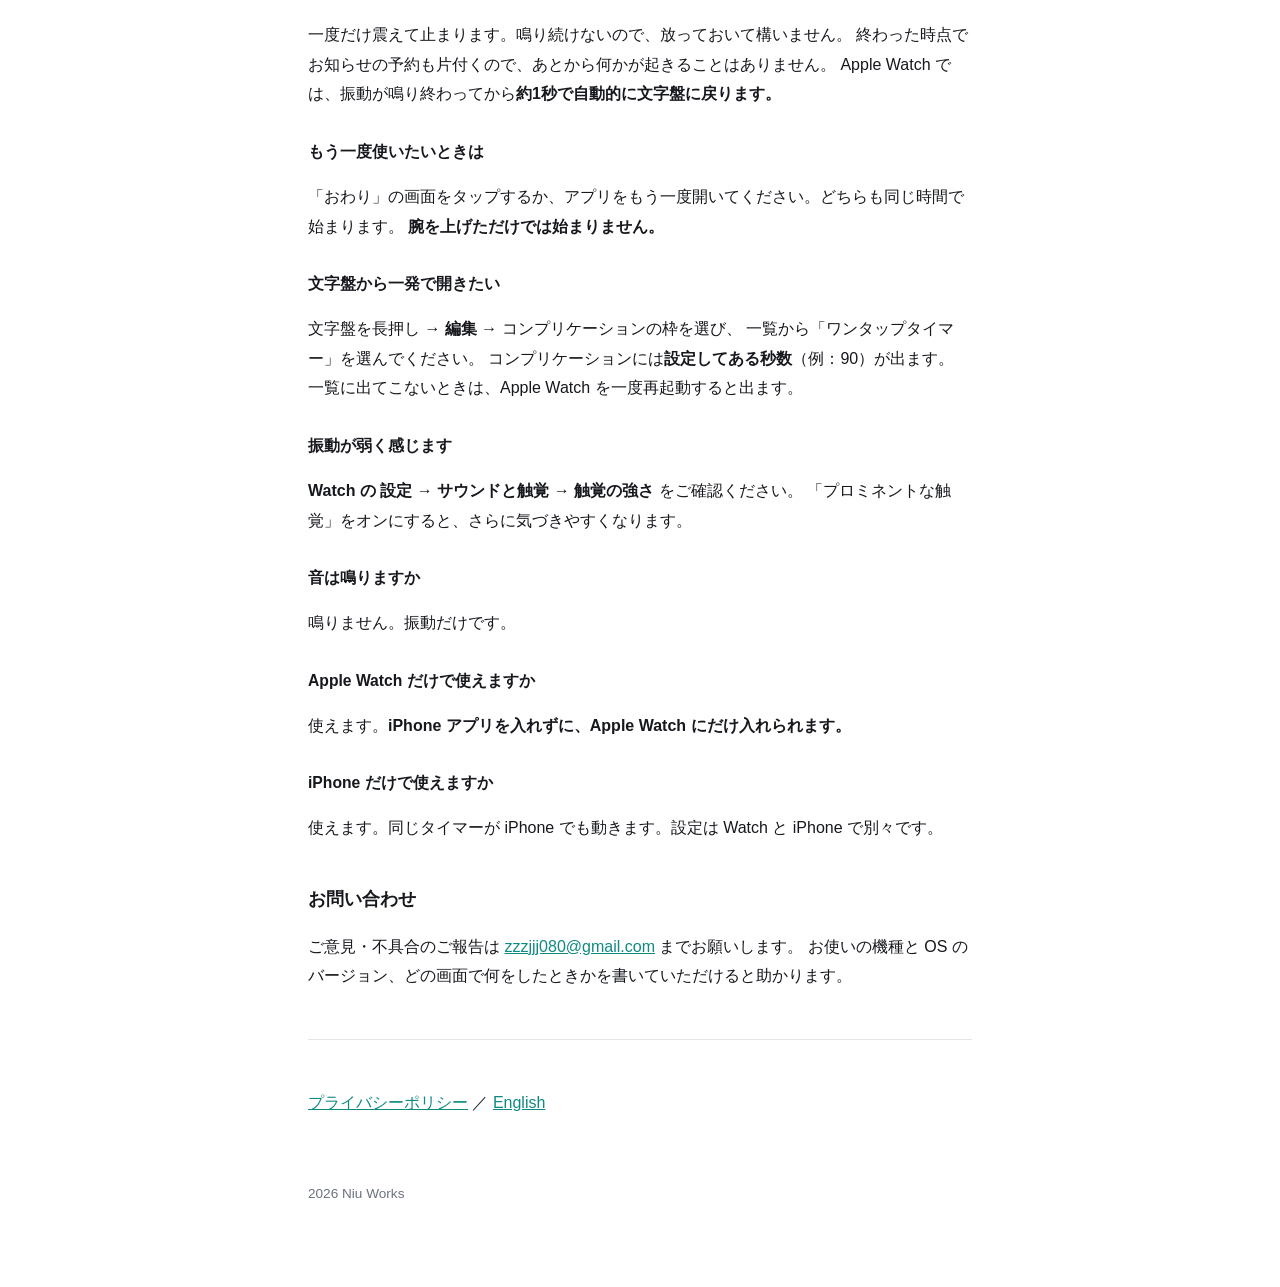
==== commit 7124498d: "Merge 2a937ed2620ca4c8bfefc2011f625838414b16f9 into cb035ccff00389004acc41579e78921d9ae0a19a" ====
--- a/docs/index.html
+++ b/docs/index.html
@@ -112,6 +112,6 @@
 <hr>
 <p><a href="privacy.html">プライバシーポリシー</a> ／ <a href="en/">English</a></p>
 
-<footer>2026 Jin Nakamura</footer>
+<footer>2026 Niu Works</footer>
 </body>
 </html>
